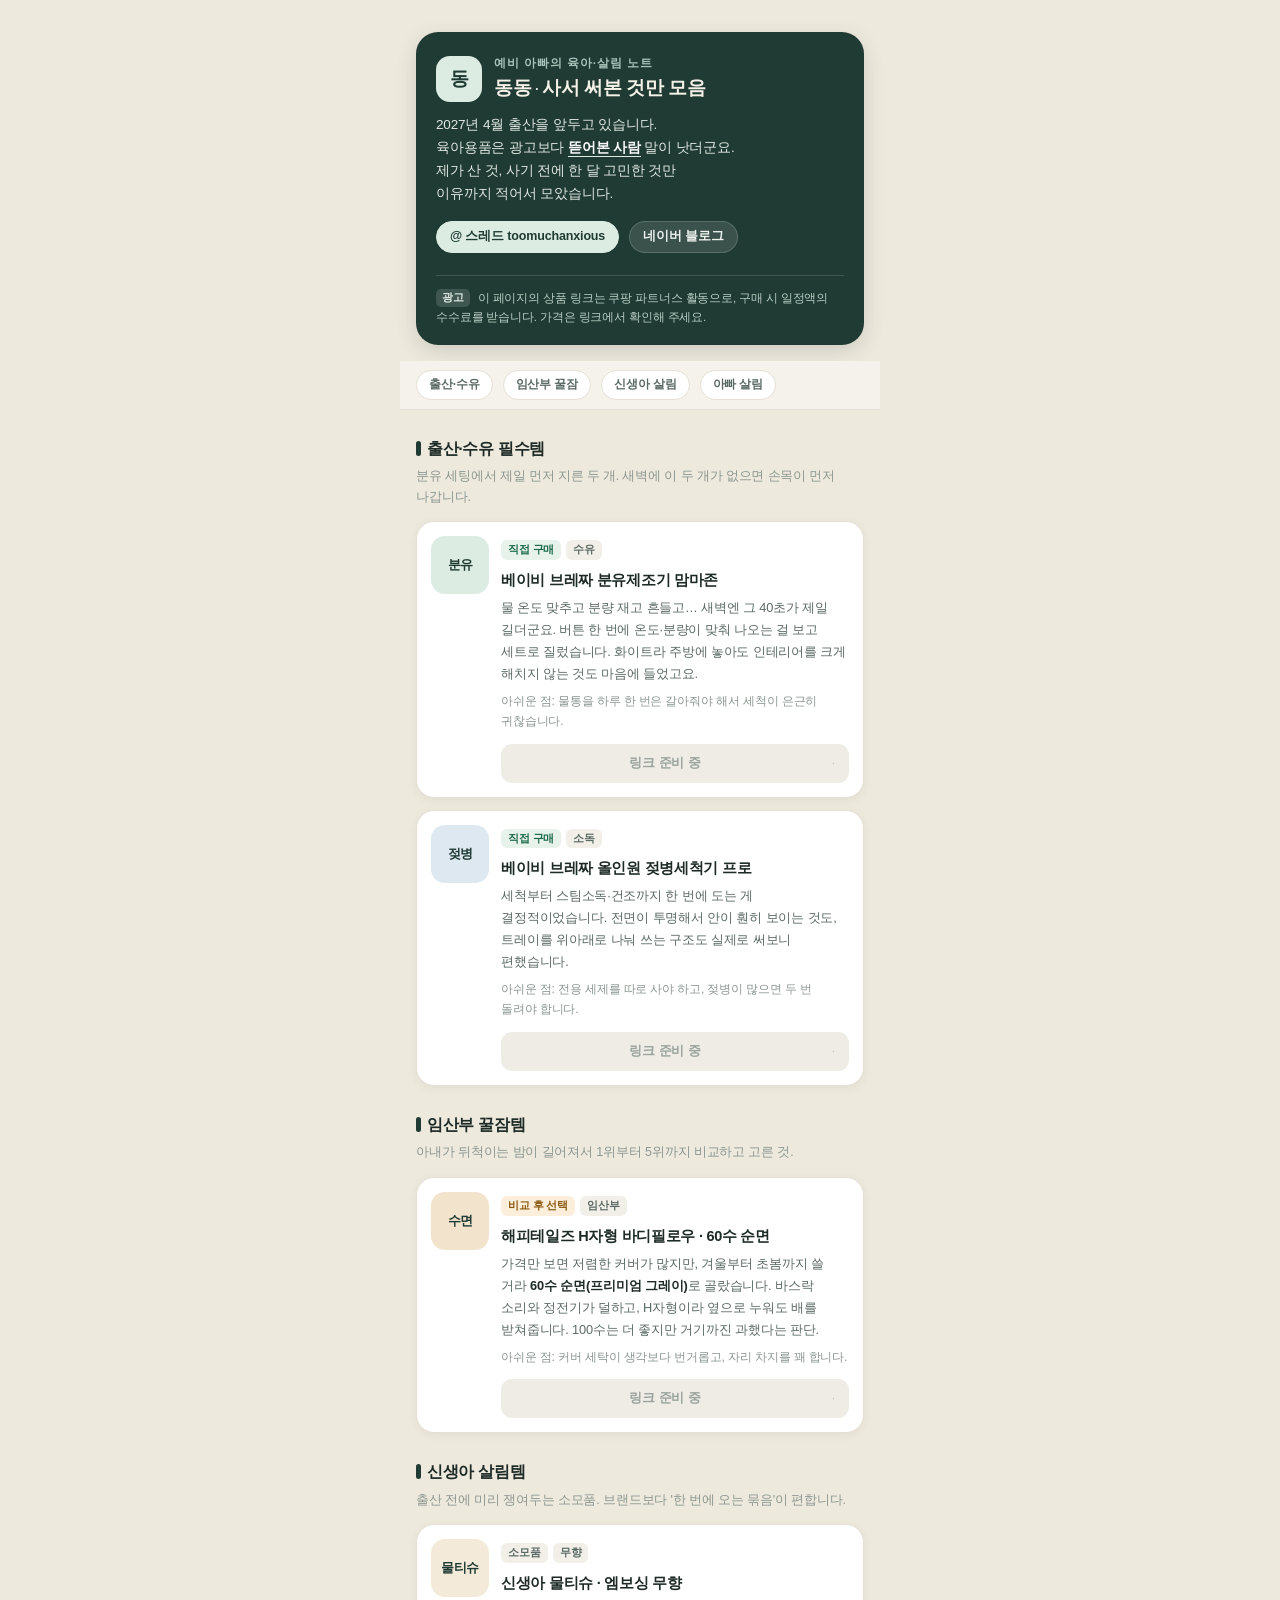
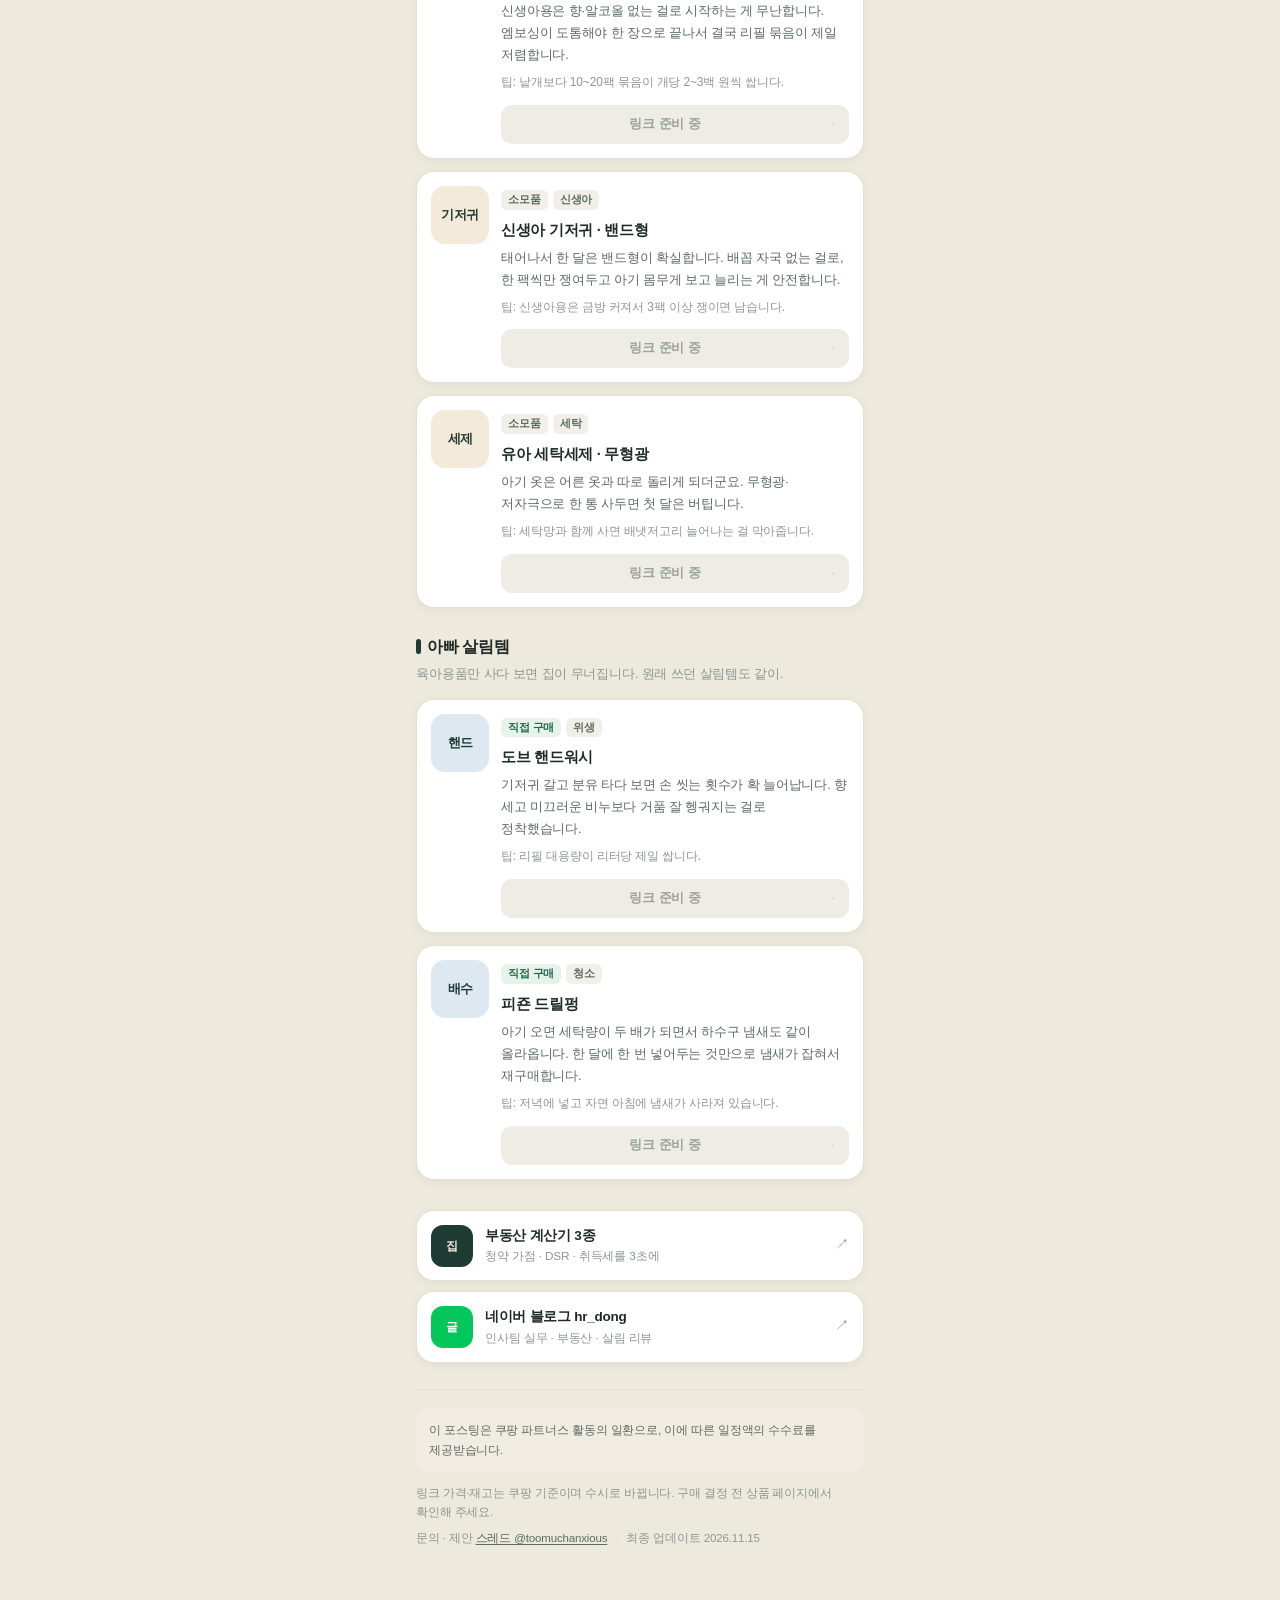
==== links/index.html @ f8b72dc7 "쿠팡 파트너스 링크 모음 페이지(/links/) 추가" ====
<!DOCTYPE html>
<html lang="ko">
<head>
<meta charset="utf-8">
<meta name="viewport" content="width=device-width, initial-scale=1, viewport-fit=cover">
<title>동동 · 예비 아빠의 육아·살림템 링크 모음</title>
<meta name="description" content="2027년 4월 출산을 앞둔 예비 아빠가 직접 사보고 고른 육아·살림템 링크 모음. 분유제조기, 젖병세척기, 임산부 바디필로우, 신생아 살림템까지 한 페이지에.">
<meta name="theme-color" content="#f6f3ec">
<meta property="og:type" content="website">
<meta property="og:title" content="동동 · 예비 아빠의 육아·살림템 링크 모음">
<meta property="og:description" content="직접 사서 써본 것 + 출산 전 진짜 고민해서 고른 것만 모은 육아·살림 링크 모음">
<link rel="icon" href="data:image/svg+xml,%3Csvg xmlns='http://www.w3.org/2000/svg' viewBox='0 0 64 64'%3E%3Crect width='64' height='64' rx='16' fill='%231f3b33'/%3E%3Ctext x='32' y='43' font-size='30' text-anchor='middle' fill='%23f6f3ec' font-family='sans-serif'%3E%EB%8F%99%3C/text%3E%3C/svg%3E">
<link rel="stylesheet" href="styles.css">
</head>
<body>

<!-- =====================================================================
     쿠팡 파트너스 단축링크 설정 (여기만 바꾸면 됩니다)
     · partners.coupang.com 에서 상품 검색 → [링크 생성] → 단축 URL 복사
     · 아래 "" 안에 https://link.coupang.com/... 주소를 붙여 넣으면
       해당 버튼이 바로 '쿠팡에서 보기'로 활성화됩니다.
     · links.json 이 같은 폴더에 있으면 그 값이 우선 적용됩니다(웹에 올렸을 때).
     ===================================================================== -->
<script>
window.LINKTREE = {
  updated: "2026-11-15",
  links: {
    babybrezza_formula:    "",  /* 베이비 브레짜 분유제조기 맘마존 */
    babybrezza_sterilizer: "",  /* 베이비 브레짜 올인원 젖병세척기 프로 */
    happytales_bodypillow: "",  /* 해피테일즈 H자형 바디필로우 60수 순면 */
    baby_wipes:            "",  /* 신생아 물티슈 (엠보싱·무향) */
    diaper_band:           "",  /* 신생아 기저귀 밴드형 */
    baby_laundry:          "",  /* 유아 세탁세제 */
    dove_handwash:         "",  /* 도브 핸드워시 */
    pigeon_drain:          ""   /* 피죤 드릴펑 */
  }
};
</script>

<main class="wrap">

  <header class="hero">
    <div class="hero-top">
      <div class="avatar" aria-hidden="true">동</div>
      <div>
        <p class="eyebrow">예비 아빠의 육아·살림 노트</p>
        <h1>동동<span class="dot">·</span>사서 써본 것만 모음</h1>
      </div>
    </div>
    <p class="bio">
      2027년 4월 출산을 앞두고 있습니다.<br>
      육아용품은 광고보다 <strong>뜯어본 사람</strong> 말이 낫더군요.<br>
      제가 산 것, 사기 전에 한 달 고민한 것만<br>
      이유까지 적어서 모았습니다.
    </p>
    <div class="hero-links">
      <a class="chip chip-dark" href="https://www.threads.net/@toomuchanxious" target="_blank" rel="noopener">
        <span aria-hidden="true">@</span> 스레드 toomuchanxious
      </a>
      <a class="chip" href="https://blog.naver.com/hr_dong" target="_blank" rel="noopener">네이버 블로그</a>
    </div>
    <p class="notice">
      <span class="notice-mark">광고</span>
      이 페이지의 상품 링크는 쿠팡 파트너스 활동으로, 구매 시 일정액의 수수료를 받습니다. 가격은 링크에서 확인해 주세요.
    </p>
  </header>

  <nav class="jump" aria-label="카테고리 바로가기">
    <a href="#feeding">출산·수유</a>
    <a href="#sleep">임산부 꿀잠</a>
    <a href="#newborn">신생아 살림</a>
    <a href="#dad">아빠 살림</a>
  </nav>

  <section class="sec" id="feeding">
    <div class="sec-head">
      <h2>출산·수유 필수템</h2>
      <p>분유 세팅에서 제일 먼저 지른 두 개. 새벽에 이 두 개가 없으면 손목이 먼저 나갑니다.</p>
    </div>

    <article class="card">
      <div class="thumb tone-mint" aria-hidden="true"><span>분유</span></div>
      <div class="card-body">
        <p class="badges"><span class="badge live">직접 구매</span><span class="badge">수유</span></p>
        <h3>베이비 브레짜 분유제조기 맘마존</h3>
        <p class="why">물 온도 맞추고 분량 재고 흔들고… 새벽엔 그 <span class="nb">40초</span>가 제일 길더군요. 버튼 한 번에 온도·분량이 맞춰 나오는 걸 보고 세트로 질렀습니다. 화이트라 주방에 놓아도 인테리어를 크게 해치지 않는 것도 마음에 들었고요.</p>
        <p class="tip">아쉬운 점: 물통을 하루 한 번은 갈아줘야 해서 세척이 은근히 귀찮습니다.</p>
        <a class="cta is-pending" data-coupang="babybrezza_formula" href="#" aria-disabled="true" tabindex="-1">
          <span class="cta-label">링크 준비 중</span>
        </a>
      </div>
    </article>

    <article class="card">
      <div class="thumb tone-blue" aria-hidden="true"><span>젖병</span></div>
      <div class="card-body">
        <p class="badges"><span class="badge live">직접 구매</span><span class="badge">소독</span></p>
        <h3>베이비 브레짜 올인원 젖병세척기 프로</h3>
        <p class="why">세척부터 스팀소독·건조까지 한 번에 도는 게 결정적이었습니다. 전면이 투명해서 안이 훤히 보이는 것도, 트레이를 위아래로 나눠 쓰는 구조도 실제로 써보니 편했습니다.</p>
        <p class="tip">아쉬운 점: 전용 세제를 따로 사야 하고, 젖병이 많으면 두 번 돌려야 합니다.</p>
        <a class="cta is-pending" data-coupang="babybrezza_sterilizer" href="#" aria-disabled="true" tabindex="-1">
          <span class="cta-label">링크 준비 중</span>
        </a>
      </div>
    </article>
  </section>

  <section class="sec" id="sleep">
    <div class="sec-head">
      <h2>임산부 꿀잠템</h2>
      <p>아내가 뒤척이는 밤이 길어져서 1위부터 5위까지 비교하고 고른 것.</p>
    </div>

    <article class="card">
      <div class="thumb tone-sand" aria-hidden="true"><span>수면</span></div>
      <div class="card-body">
        <p class="badges"><span class="badge pick">비교 후 선택</span><span class="badge">임산부</span></p>
        <h3>해피테일즈 H자형 바디필로우 · 60수 순면</h3>
        <p class="why">가격만 보면 저렴한 커버가 많지만, 겨울부터 초봄까지 쓸 거라 <strong>60수 순면(프리미엄 그레이)</strong>로 골랐습니다. 바스락 소리와 정전기가 덜하고, H자형이라 옆으로 누워도 배를 받쳐줍니다. 100수는 더 좋지만 거기까진 과했다는 판단.</p>
        <p class="tip">아쉬운 점: 커버 세탁이 생각보다 번거롭고, 자리 차지를 꽤 합니다.</p>
        <a class="cta is-pending" data-coupang="happytales_bodypillow" href="#" aria-disabled="true" tabindex="-1">
          <span class="cta-label">링크 준비 중</span>
        </a>
      </div>
    </article>
  </section>

  <section class="sec" id="newborn">
    <div class="sec-head">
      <h2>신생아 살림템</h2>
      <p>출산 전에 미리 쟁여두는 소모품. 브랜드보다 '한 번에 오는 묶음'이 편합니다.</p>
    </div>

    <article class="card">
      <div class="thumb tone-cream" aria-hidden="true"><span>물티슈</span></div>
      <div class="card-body">
        <p class="badges"><span class="badge">소모품</span><span class="badge">무향</span></p>
        <h3>신생아 물티슈 · 엠보싱 무향</h3>
        <p class="why">신생아용은 향·알코올 없는 걸로 시작하는 게 무난합니다. 엠보싱이 도톰해야 한 장으로 끝나서 결국 리필 묶음이 제일 저렴합니다.</p>
        <p class="tip">팁: 낱개보다 <span class="nb">10~20팩</span> 묶음이 개당 <span class="nb">2~3백 원</span>씩 쌉니다.</p>
        <a class="cta is-pending" data-coupang="baby_wipes" href="#" aria-disabled="true" tabindex="-1">
          <span class="cta-label">링크 준비 중</span>
        </a>
      </div>
    </article>

    <article class="card">
      <div class="thumb tone-cream" aria-hidden="true"><span>기저귀</span></div>
      <div class="card-body">
        <p class="badges"><span class="badge">소모품</span><span class="badge">신생아</span></p>
        <h3>신생아 기저귀 · 밴드형</h3>
        <p class="why">태어나서 한 달은 밴드형이 확실합니다. 배꼽 자국 없는 걸로, 한 팩씩만 쟁여두고 아기 몸무게 보고 늘리는 게 안전합니다.</p>
        <p class="tip">팁: 신생아용은 금방 커져서 <span class="nb">3팩</span> 이상 쟁이면 남습니다.</p>
        <a class="cta is-pending" data-coupang="diaper_band" href="#" aria-disabled="true" tabindex="-1">
          <span class="cta-label">링크 준비 중</span>
        </a>
      </div>
    </article>

    <article class="card">
      <div class="thumb tone-cream" aria-hidden="true"><span>세제</span></div>
      <div class="card-body">
        <p class="badges"><span class="badge">소모품</span><span class="badge">세탁</span></p>
        <h3>유아 세탁세제 · 무형광</h3>
        <p class="why">아기 옷은 어른 옷과 따로 돌리게 되더군요. 무형광·저자극으로 한 통 사두면 첫 달은 버팁니다.</p>
        <p class="tip">팁: 세탁망과 함께 사면 배냇저고리 늘어나는 걸 막아줍니다.</p>
        <a class="cta is-pending" data-coupang="baby_laundry" href="#" aria-disabled="true" tabindex="-1">
          <span class="cta-label">링크 준비 중</span>
        </a>
      </div>
    </article>
  </section>

  <section class="sec" id="dad">
    <div class="sec-head">
      <h2>아빠 살림템</h2>
      <p>육아용품만 사다 보면 집이 무너집니다. 원래 쓰던 살림템도 같이.</p>
    </div>

    <article class="card">
      <div class="thumb tone-blue" aria-hidden="true"><span>핸드</span></div>
      <div class="card-body">
        <p class="badges"><span class="badge live">직접 구매</span><span class="badge">위생</span></p>
        <h3>도브 핸드워시</h3>
        <p class="why">기저귀 갈고 분유 타다 보면 손 씻는 횟수가 확 늘어납니다. 향 세고 미끄러운 비누보다 거품 잘 헹궈지는 걸로 정착했습니다.</p>
        <p class="tip">팁: 리필 대용량이 리터당 제일 쌉니다.</p>
        <a class="cta is-pending" data-coupang="dove_handwash" href="#" aria-disabled="true" tabindex="-1">
          <span class="cta-label">링크 준비 중</span>
        </a>
      </div>
    </article>

    <article class="card">
      <div class="thumb tone-blue" aria-hidden="true"><span>배수</span></div>
      <div class="card-body">
        <p class="badges"><span class="badge live">직접 구매</span><span class="badge">청소</span></p>
        <h3>피죤 드릴펑</h3>
        <p class="why">아기 오면 세탁량이 두 배가 되면서 하수구 냄새도 같이 올라옵니다. 한 달에 한 번 넣어두는 것만으로 냄새가 잡혀서 재구매합니다.</p>
        <p class="tip">팁: 저녁에 넣고 자면 아침에 냄새가 사라져 있습니다.</p>
        <a class="cta is-pending" data-coupang="pigeon_drain" href="#" aria-disabled="true" tabindex="-1">
          <span class="cta-label">링크 준비 중</span>
        </a>
      </div>
    </article>
  </section>

  <section class="banners" aria-label="다른 페이지">
    <a class="banner" href="https://sdn6517-cmd.github.io/budongsan-calc/" target="_blank" rel="noopener">
      <span class="banner-mark" aria-hidden="true">집</span>
      <span class="banner-text">
        <strong>부동산 계산기 3종</strong>
        <em>청약 가점 · DSR · 취득세를 3초에</em>
      </span>
      <span class="banner-go" aria-hidden="true">↗</span>
    </a>
    <a class="banner" href="https://blog.naver.com/hr_dong" target="_blank" rel="noopener">
      <span class="banner-mark alt" aria-hidden="true">글</span>
      <span class="banner-text">
        <strong>네이버 블로그 hr_dong</strong>
        <em>인사팀 실무 · 부동산 · 살림 리뷰</em>
      </span>
      <span class="banner-go" aria-hidden="true">↗</span>
    </a>
  </section>

  <footer class="footer">
    <p class="disclosure">
      이 포스팅은 쿠팡 파트너스 활동의 일환으로, 이에 따른 일정액의 수수료를 제공받습니다.
    </p>
    <p class="foot-meta">
      링크 가격·재고는 쿠팡 기준이며 수시로 바뀝니다. 구매 결정 전 상품 페이지에서 확인해 주세요.
    </p>
    <p class="foot-meta">
      문의 · 제안 <a href="https://www.threads.net/@toomuchanxious" target="_blank" rel="noopener">스레드 @toomuchanxious</a>
      <span class="sep">·</span>
      최종 업데이트 <time datetime="2026-11-15">2026.11.15</time>
    </p>
  </footer>

</main>

<script src="app.js"></script>
</body>
</html>
---- links/styles.css ----
/* 동동 · 예비 아빠 육아·살림템 링크 모음 — mobile first
   레이아웃은 flexbox 없이 float/absolute 로 짜서 구형 렌더러에서도 동일하게 보이게 했습니다. */
:root{
  --bg:#f6f3ec;
  --paper:#ffffff;
  --ink:#1d2a26;
  --ink-soft:#5b6a64;
  --ink-mute:#8b9791;
  --line:#e6e0d4;
  --deep:#1f3b33;
  --deep-soft:#2c5147;
  --mint:#dcece3;
  --sand:#f2e3cd;
  --blue:#dde8f1;
  --cream:#f3ead9;
  --radius:18px;
  --shadow:0 2px 10px rgba(31,59,51,.06);
}

*{box-sizing:border-box}
html{-webkit-text-size-adjust:100%}
body{
  margin:0;
  background:var(--bg);
  color:var(--ink);
  font-family:"Pretendard","Apple SD Gothic Neo","Noto Sans KR","Noto Sans CJK KR","Malgun Gothic","Segoe UI",sans-serif;
  font-size:15px;
  line-height:1.62;
  letter-spacing:-0.01em;
  word-break:keep-all;
  overflow-wrap:break-word;
  -webkit-font-smoothing:antialiased;
}

.wrap{
  width:100%;
  max-width:480px;
  margin:0 auto;
  padding:20px 16px 28px;
}

/* ---------- hero ---------- */
.hero{
  background:var(--deep);
  color:#f4f1e8;
  border-radius:22px;
  padding:22px 20px 18px;
  box-shadow:0 6px 20px rgba(31,59,51,.16);
  overflow:hidden;
}
.avatar{
  float:left;
  width:46px;height:46px;
  margin:2px 12px 6px 0;
  border-radius:14px;
  background:var(--mint);
  color:var(--deep);
  font-weight:800;
  font-size:19px;
  line-height:46px;
  text-align:center;
}
.eyebrow{
  margin:0 0 2px;
  font-size:11.5px;
  letter-spacing:.08em;
  color:#a8c4ba;
  font-weight:600;
}
.hero h1{
  margin:0;
  font-size:18.5px;
  line-height:1.4;
  letter-spacing:-0.02em;
  font-weight:800;
}
.hero h1 .dot{color:var(--mint);margin:0 3px;font-weight:400}
.bio{
  clear:both;
  margin:12px 0 0;
  font-size:13.5px;
  line-height:1.72;
  color:#dfe7e2;
}
.bio strong{color:#fff;font-weight:700;border-bottom:1.5px solid var(--mint);padding-bottom:1px}

.hero-links{margin:16px 0 0}
.chip{
  display:inline-block;
  margin:0 6px 6px 0;
  padding:8px 13px;
  border-radius:999px;
  font-size:12.5px;
  line-height:1.1;
  font-weight:600;
  white-space:nowrap;
  text-decoration:none;
  color:#eef3f0;
  background:rgba(255,255,255,.12);
  border:1px solid rgba(255,255,255,.16);
}
.chip-dark{background:var(--mint);color:var(--deep);border-color:var(--mint)}

.notice{
  margin:16px 0 0;
  padding-top:13px;
  border-top:1px solid rgba(255,255,255,.14);
  font-size:11.5px;
  line-height:1.65;
  color:#b9cdc4;
}
.notice-mark{
  display:inline-block;
  margin-right:5px;
  padding:1px 6px;
  border-radius:5px;
  background:rgba(255,255,255,.14);
  color:#dfeae4;
  font-size:10.5px;
  font-weight:700;
  line-height:1.5;
  vertical-align:1px;
  white-space:nowrap;
}

/* ---------- jump nav ---------- */
.jump{
  margin:16px -16px 0;
  padding:9px 16px;
  overflow-x:auto;
  white-space:nowrap;
  background:rgba(246,243,236,.94);
  border-bottom:1px solid var(--line);
  scrollbar-width:none;
}
.jump::-webkit-scrollbar{display:none}
.jump a{
  display:inline-block;
  margin-right:6px;
  padding:6px 12px;
  border-radius:999px;
  border:1px solid var(--line);
  background:var(--paper);
  color:var(--ink-soft);
  font-size:12px;
  line-height:1.3;
  font-weight:600;
  text-decoration:none;
  white-space:nowrap;
}

/* ---------- sections ---------- */
.sec{margin-top:28px}
.sec-head h2{
  margin:0;
  padding-left:11px;
  position:relative;
  font-size:16px;
  line-height:1.4;
  font-weight:800;
  letter-spacing:-0.02em;
}
.sec-head h2::before{
  content:"";
  position:absolute;
  left:0;top:3px;
  width:5px;height:15px;
  border-radius:3px;
  background:var(--deep);
}
.sec-head p{
  margin:6px 0 14px;
  font-size:12.5px;
  color:var(--ink-mute);
  line-height:1.65;
}

/* ---------- card ---------- */
.card{
  position:relative;
  background:var(--paper);
  border:1px solid var(--line);
  border-radius:var(--radius);
  padding:14px 14px 14px 84px;
  box-shadow:var(--shadow);
  margin-bottom:12px;
  min-height:86px;
}
.thumb{
  position:absolute;
  left:14px;top:14px;
  width:58px;height:58px;
  border-radius:14px;
  text-align:center;
  line-height:58px;
  font-size:13px;
  font-weight:800;
  letter-spacing:-0.04em;
  color:var(--deep);
  white-space:nowrap;
  overflow:hidden;
}
.tone-mint{background:var(--mint)}
.tone-sand{background:var(--sand)}
.tone-blue{background:var(--blue)}
.tone-cream{background:var(--cream)}

.badges{margin:0 0 6px}
.badge{
  display:inline-block;
  margin:0 5px 4px 0;
  padding:2px 7px;
  border-radius:6px;
  font-size:10.5px;
  line-height:1.5;
  font-weight:700;
  letter-spacing:-0.01em;
  white-space:nowrap;
  background:#f1efe8;
  color:var(--ink-soft);
}
.badge.live{background:#e6f2ea;color:#1d6b4a}
.badge.pick{background:#fbeedb;color:#8a5a12}

.card h3{
  margin:0 0 6px;
  font-size:14.5px;
  font-weight:800;
  line-height:1.45;
  letter-spacing:-0.02em;
}
.why{
  margin:0;
  font-size:12.8px;
  line-height:1.72;
  color:var(--ink-soft);
}
.why strong{color:var(--ink);font-weight:700}
.nb{white-space:nowrap}
.tip{
  margin:7px 0 0;
  font-size:12px;
  line-height:1.65;
  color:var(--ink-mute);
}

/* ---------- CTA ---------- */
.cta{
  display:block;
  position:relative;
  margin-top:12px;
  padding:11px 34px 11px 14px;
  border-radius:11px;
  background:var(--deep);
  color:#fff;
  font-size:13px;
  line-height:1.3;
  font-weight:700;
  text-align:center;
  text-decoration:none;
}
.cta-label{white-space:nowrap}
.cta::after{
  content:"↗";
  position:absolute;
  right:14px;top:11px;
  font-weight:400;
  opacity:.75;
}
.cta.is-pending{
  background:#eeece5;
  color:#9aa39d;
  pointer-events:none;
}
.cta.is-pending::after{content:"·";opacity:.5}

/* ---------- banners ---------- */
.banners{margin-top:30px}
.banner{
  display:block;
  position:relative;
  margin-bottom:10px;
  padding:14px 34px 14px 68px;
  min-height:70px;
  border-radius:var(--radius);
  background:var(--paper);
  border:1px solid var(--line);
  text-decoration:none;
  color:var(--ink);
  box-shadow:var(--shadow);
}
.banner-mark{
  position:absolute;
  left:14px;top:14px;
  width:42px;height:42px;
  border-radius:12px;
  background:var(--deep);
  color:#f3efe4;
  text-align:center;
  line-height:42px;
  font-size:12px;
  font-weight:800;
}
.banner-mark.alt{background:#03c75a;color:#fff}
.banner-text strong{display:block;font-size:13.5px;font-weight:800;letter-spacing:-0.02em}
.banner-text em{display:block;font-style:normal;font-size:11.8px;line-height:1.5;color:var(--ink-mute);margin-top:2px}
.banner-go{position:absolute;right:14px;top:22px;color:var(--ink-mute);font-size:14px}

/* ---------- footer ---------- */
.footer{margin-top:26px;padding-top:18px;border-top:1px solid var(--line)}
.disclosure{
  margin:0 0 12px;
  padding:12px 13px;
  border-radius:12px;
  background:#f0ece1;
  font-size:11.8px;
  line-height:1.7;
  color:#5f6b64;
}
.foot-meta{
  margin:0 0 6px;
  font-size:11.5px;
  line-height:1.7;
  color:var(--ink-mute);
}
.foot-meta a{color:var(--ink-soft);text-decoration:underline;text-underline-offset:2px}
.sep{margin:0 5px;color:#c6cdc8}

/* ---------- desktop ---------- */
@media (min-width:560px){
  body{background:#eee9dd}
  .wrap{max-width:480px;padding-top:32px;padding-bottom:56px}
  .jump{margin-left:-16px;margin-right:-16px}
}
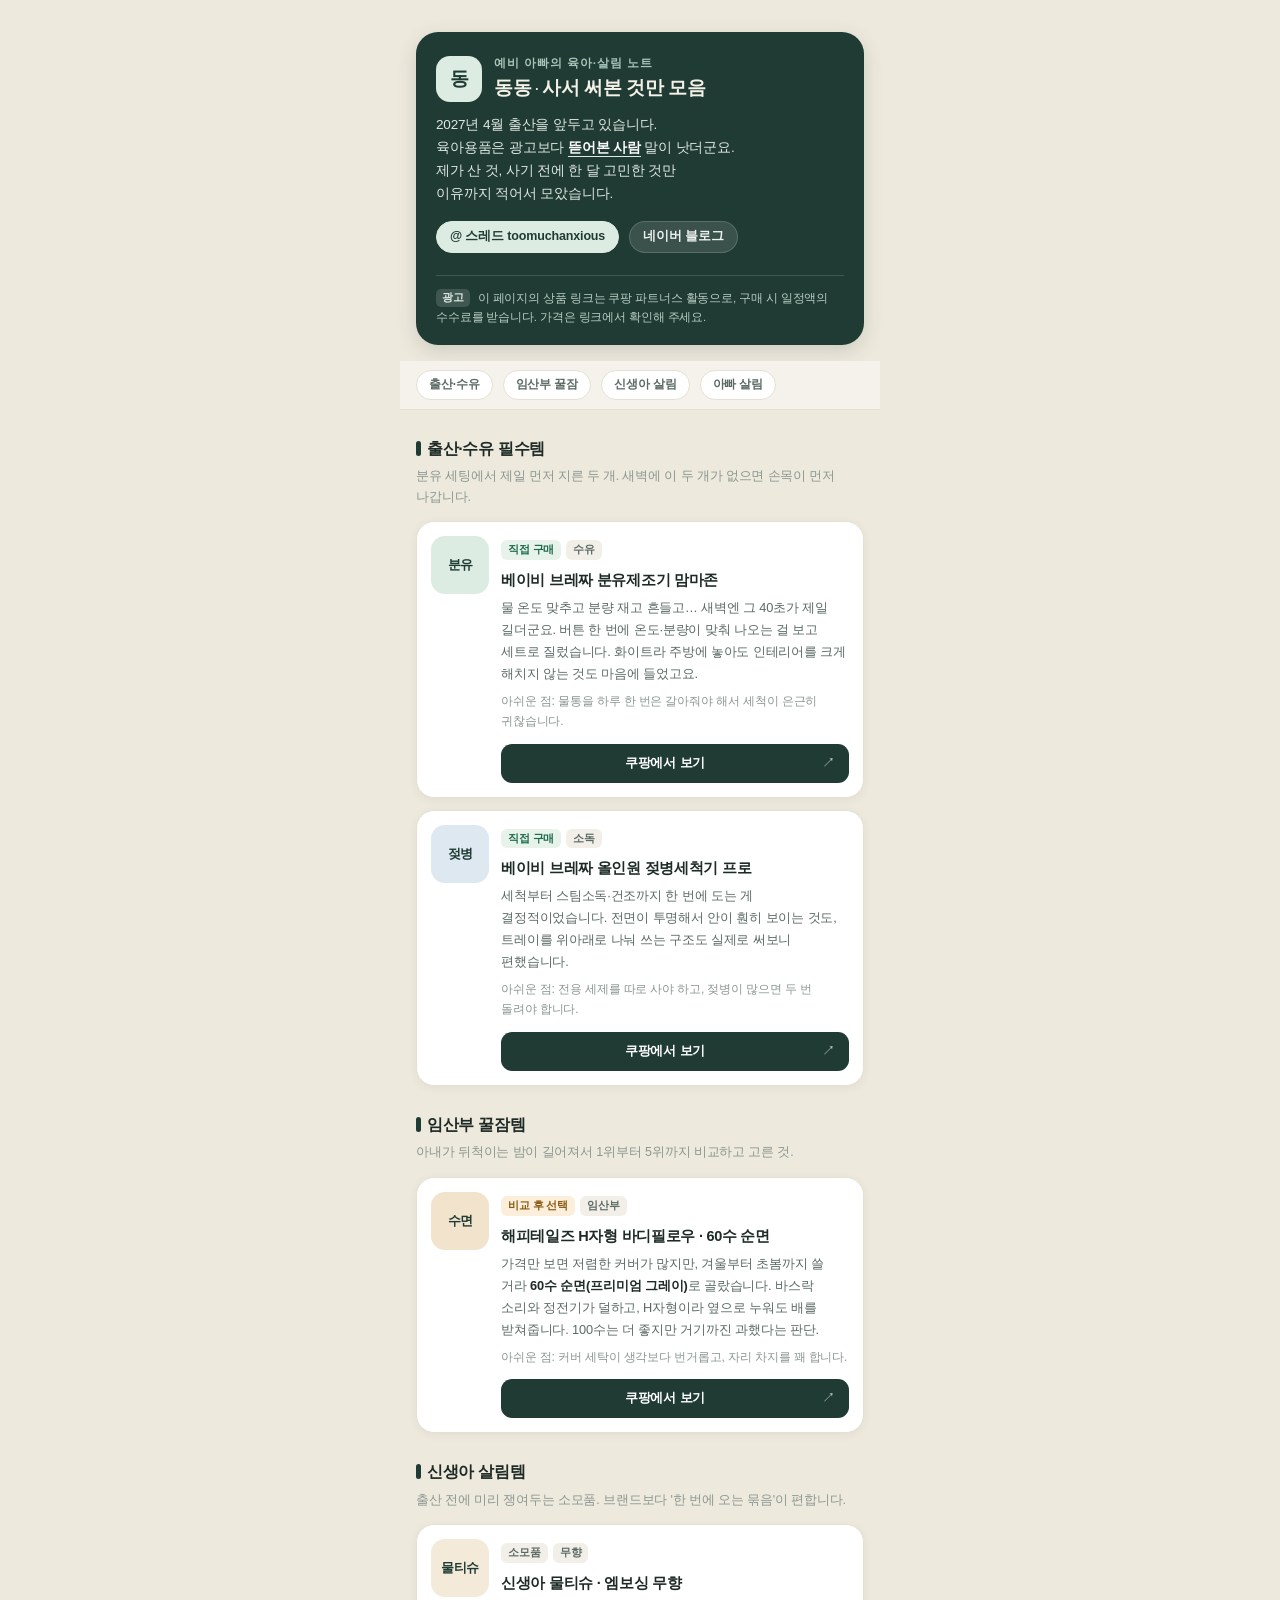
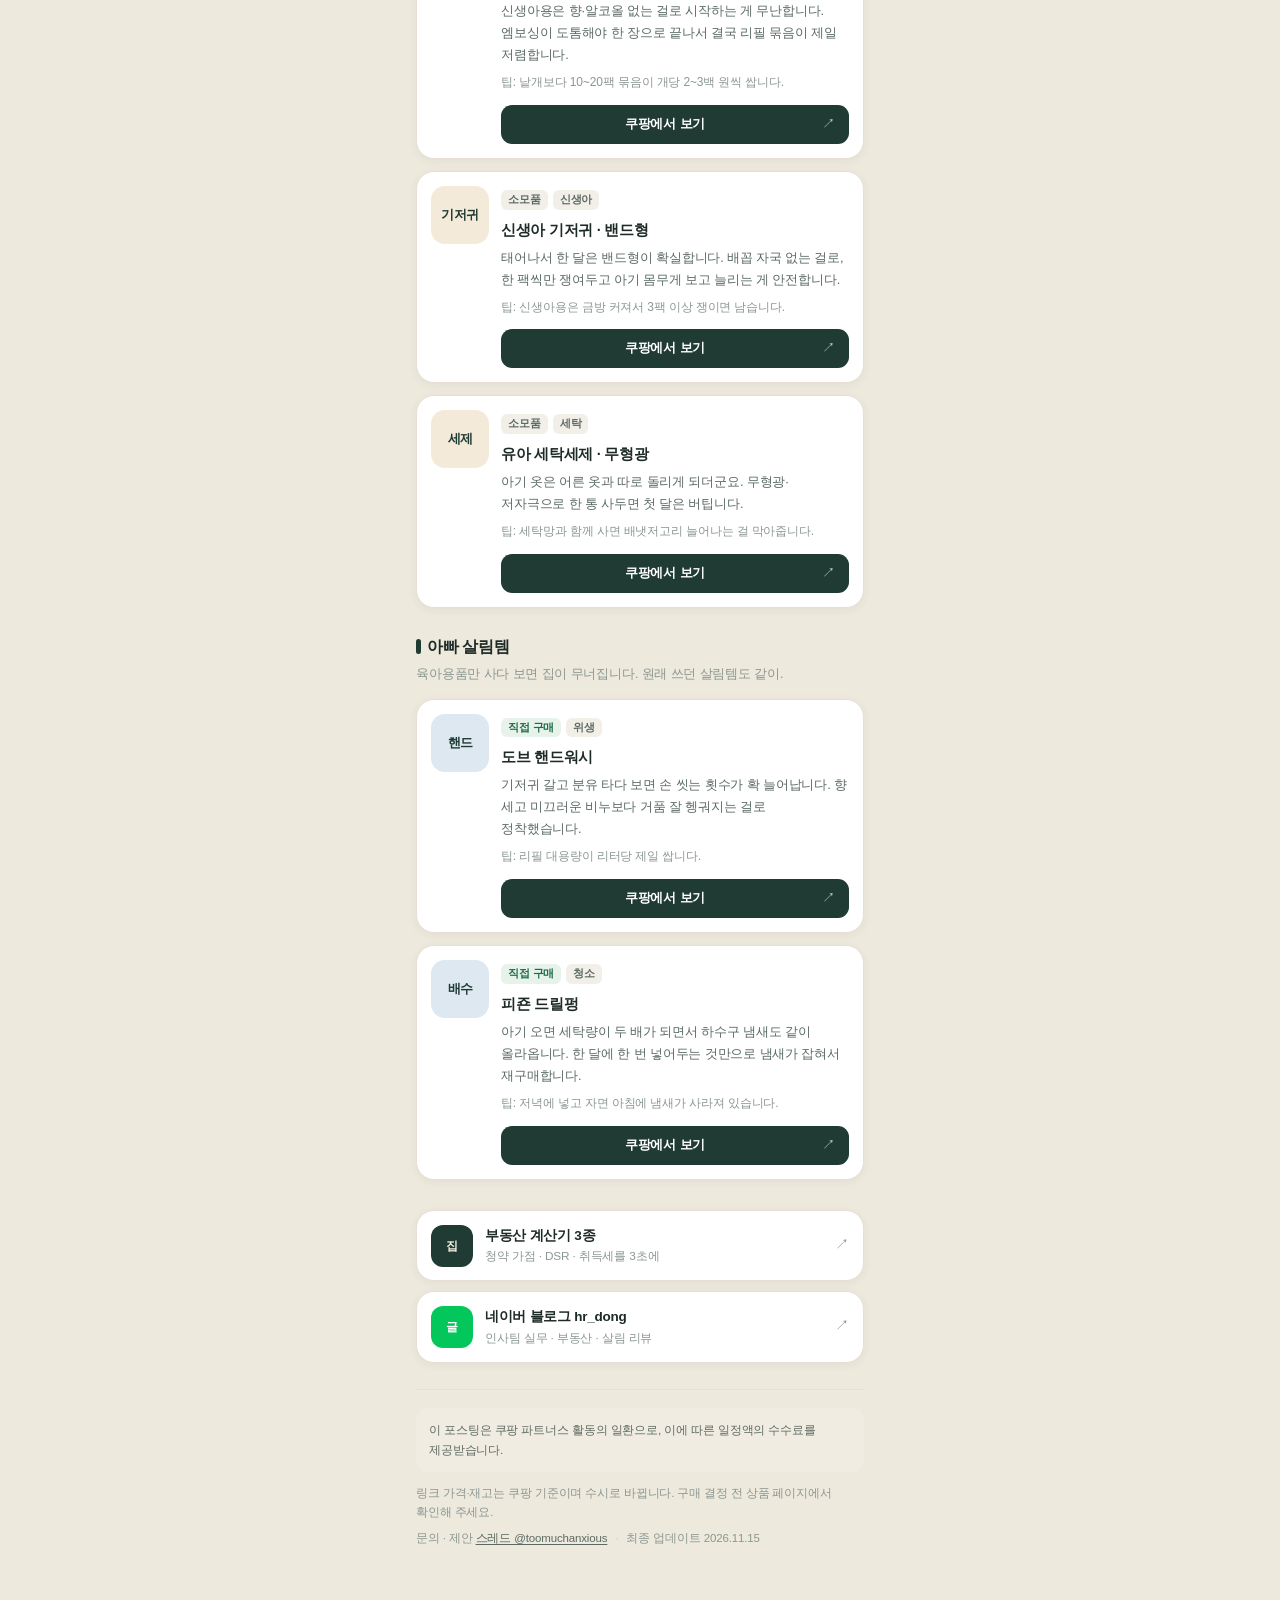
==== commit 7f4111ef: "쿠팡 파트너스 단축링크 8종 반영 (실제 발급 링크)" ====
--- a/links/index.html
+++ b/links/index.html
@@ -25,14 +25,14 @@
 window.LINKTREE = {
   updated: "2026-11-15",
   links: {
-    babybrezza_formula:    "",  /* 베이비 브레짜 분유제조기 맘마존 */
-    babybrezza_sterilizer: "",  /* 베이비 브레짜 올인원 젖병세척기 프로 */
-    happytales_bodypillow: "",  /* 해피테일즈 H자형 바디필로우 60수 순면 */
-    baby_wipes:            "",  /* 신생아 물티슈 (엠보싱·무향) */
-    diaper_band:           "",  /* 신생아 기저귀 밴드형 */
-    baby_laundry:          "",  /* 유아 세탁세제 */
-    dove_handwash:         "",  /* 도브 핸드워시 */
-    pigeon_drain:          ""   /* 피죤 드릴펑 */
+    babybrezza_formula:    "https://link.coupang.com/a/iGyq9ZPMYe",  /* 베이비 브레짜 분유제조기 맘마존 */
+    babybrezza_sterilizer: "https://link.coupang.com/a/iGyt4Pq2MK",  /* 베이비 브레짜 올인원 젖병세척기 프로 */
+    happytales_bodypillow: "https://link.coupang.com/a/iGyw0KziIS",  /* 해피테일즈 H자형 바디필로우 60수 순면 */
+    baby_wipes:            "https://link.coupang.com/a/iGyzLHo6W4",  /* 신생아 물티슈 (엠보싱·무향) */
+    diaper_band:           "https://link.coupang.com/a/iGyDVHdWTc",  /* 신생아 기저귀 밴드형 */
+    baby_laundry:          "https://link.coupang.com/a/iGyHIXQM4y",  /* 유아 세탁세제 */
+    dove_handwash:         "https://link.coupang.com/a/iGyKFGHnps",  /* 도브 핸드워시 */
+    pigeon_drain:          "https://link.coupang.com/a/iGyNUCM9Nk"   /* 피죤 드릴펑 */
   }
 };
 </script>
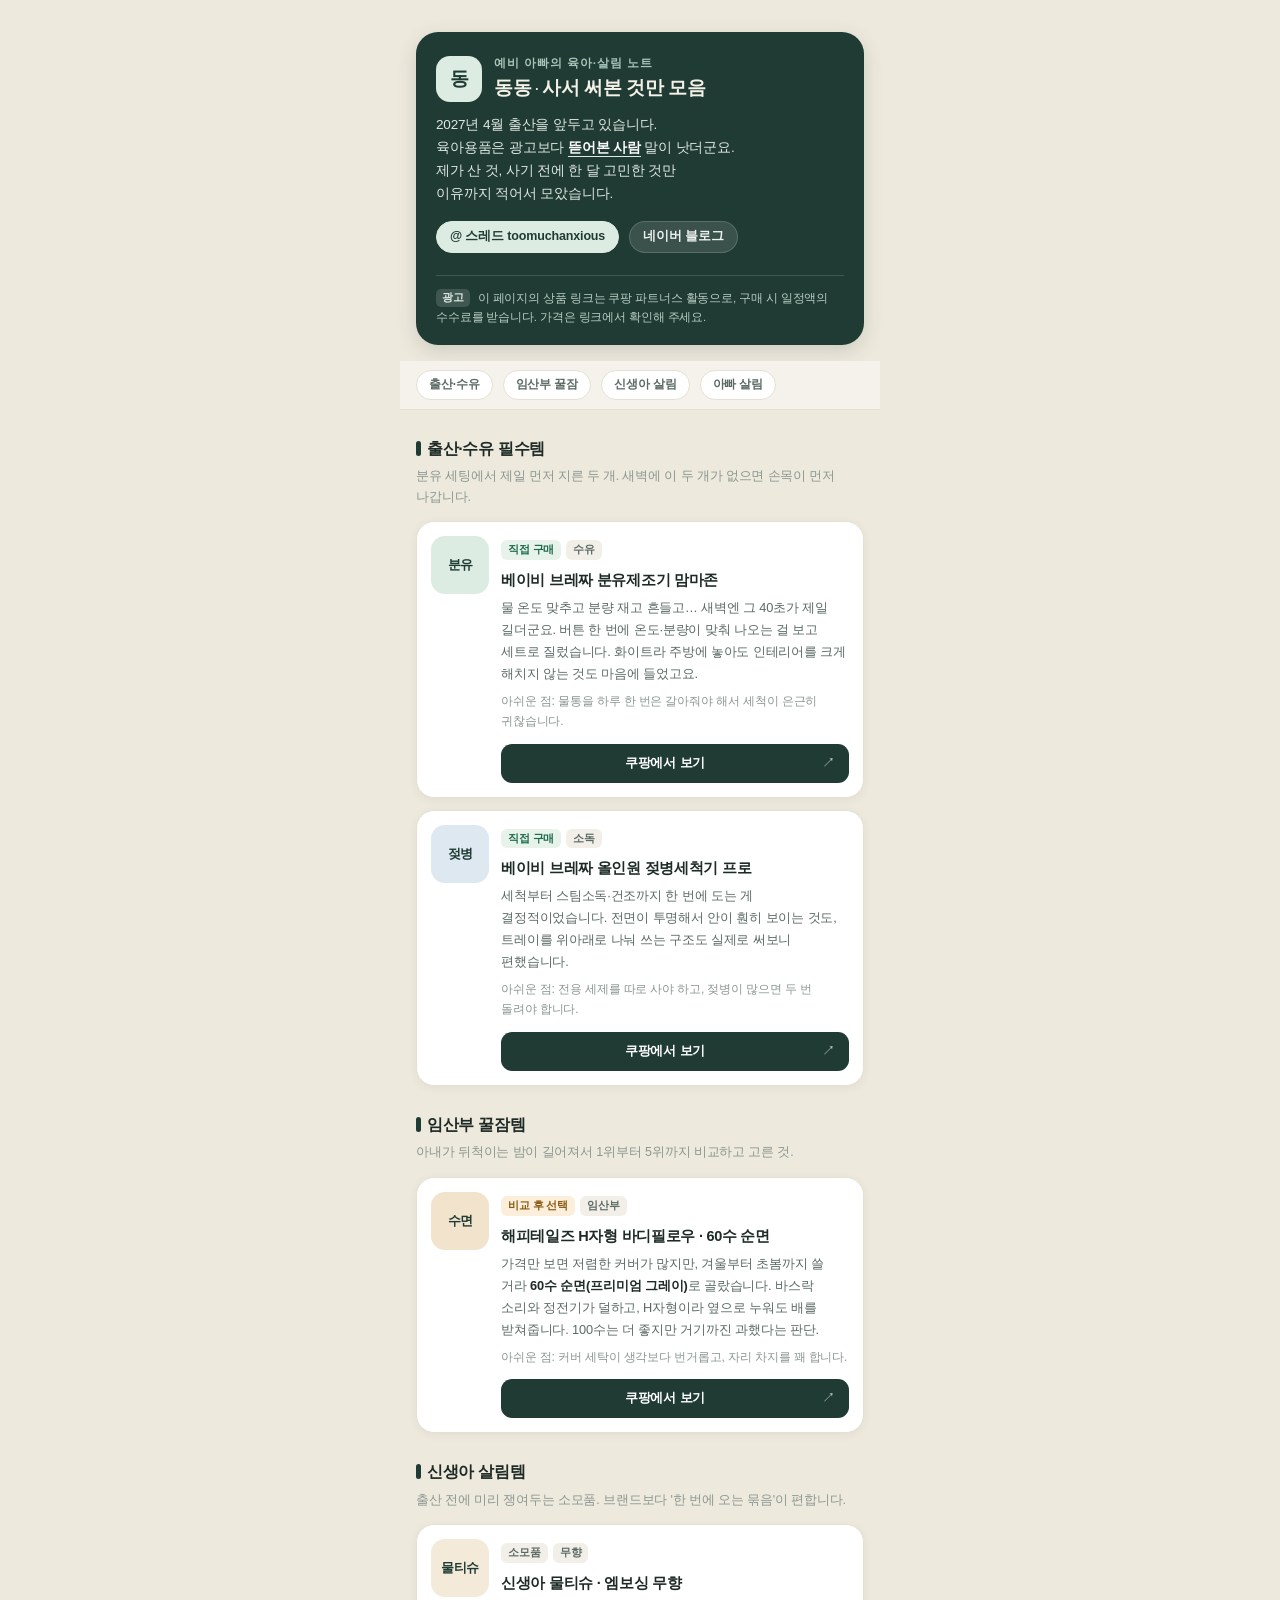
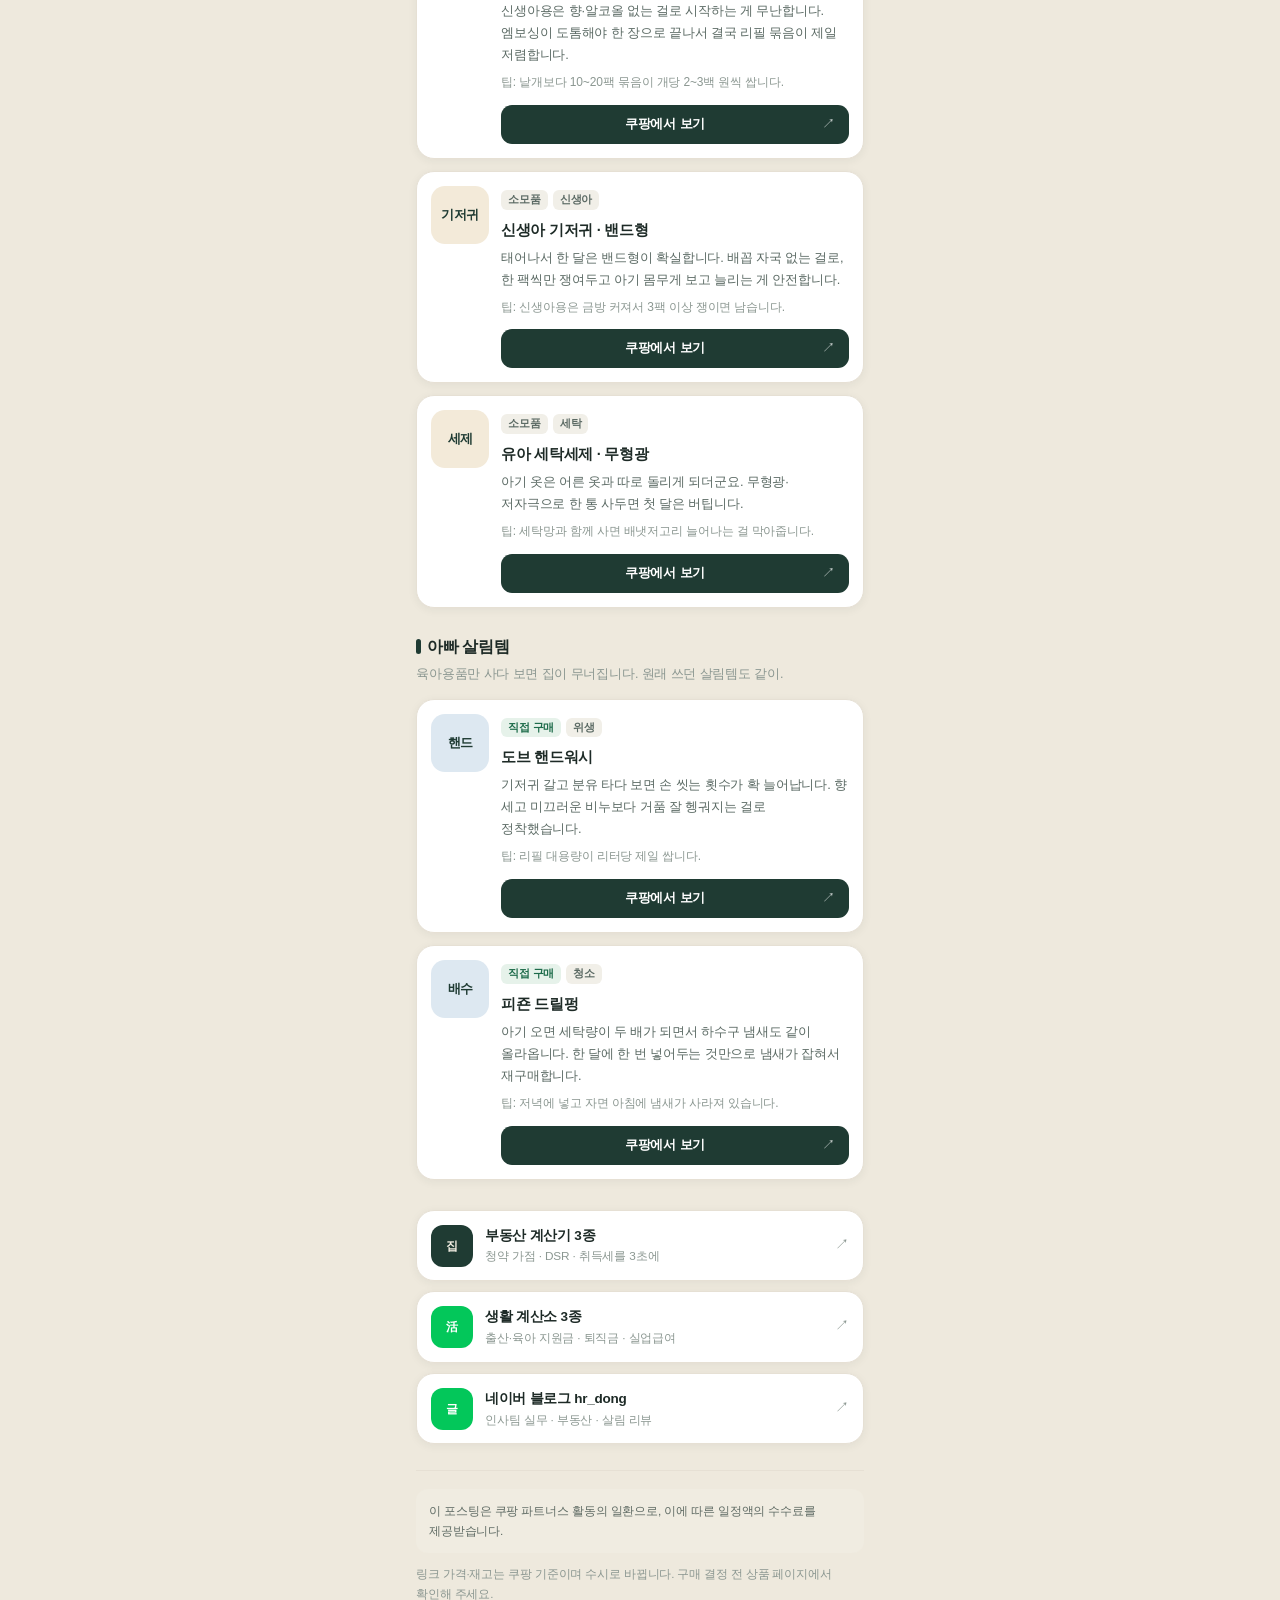
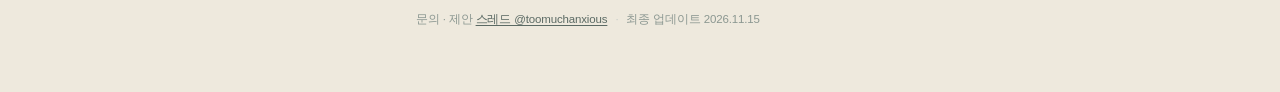
==== commit 25948860: "feat: 푸터에 다른 계산기 상호 링크 + 링크 모음에 생활 계산소 배너 추가" ====
--- a/links/index.html
+++ b/links/index.html
@@ -213,6 +213,14 @@
       </span>
       <span class="banner-go" aria-hidden="true">↗</span>
     </a>
+    <a class="banner" href="https://sdn6517-cmd.github.io/life-hr-calc/" target="_blank" rel="noopener">
+      <span class="banner-mark alt" aria-hidden="true">活</span>
+      <span class="banner-text">
+        <strong>생활 계산소 3종</strong>
+        <em>출산·육아 지원금 · 퇴직금 · 실업급여</em>
+      </span>
+      <span class="banner-go" aria-hidden="true">↗</span>
+    </a>
     <a class="banner" href="https://blog.naver.com/hr_dong" target="_blank" rel="noopener">
       <span class="banner-mark alt" aria-hidden="true">글</span>
       <span class="banner-text">
